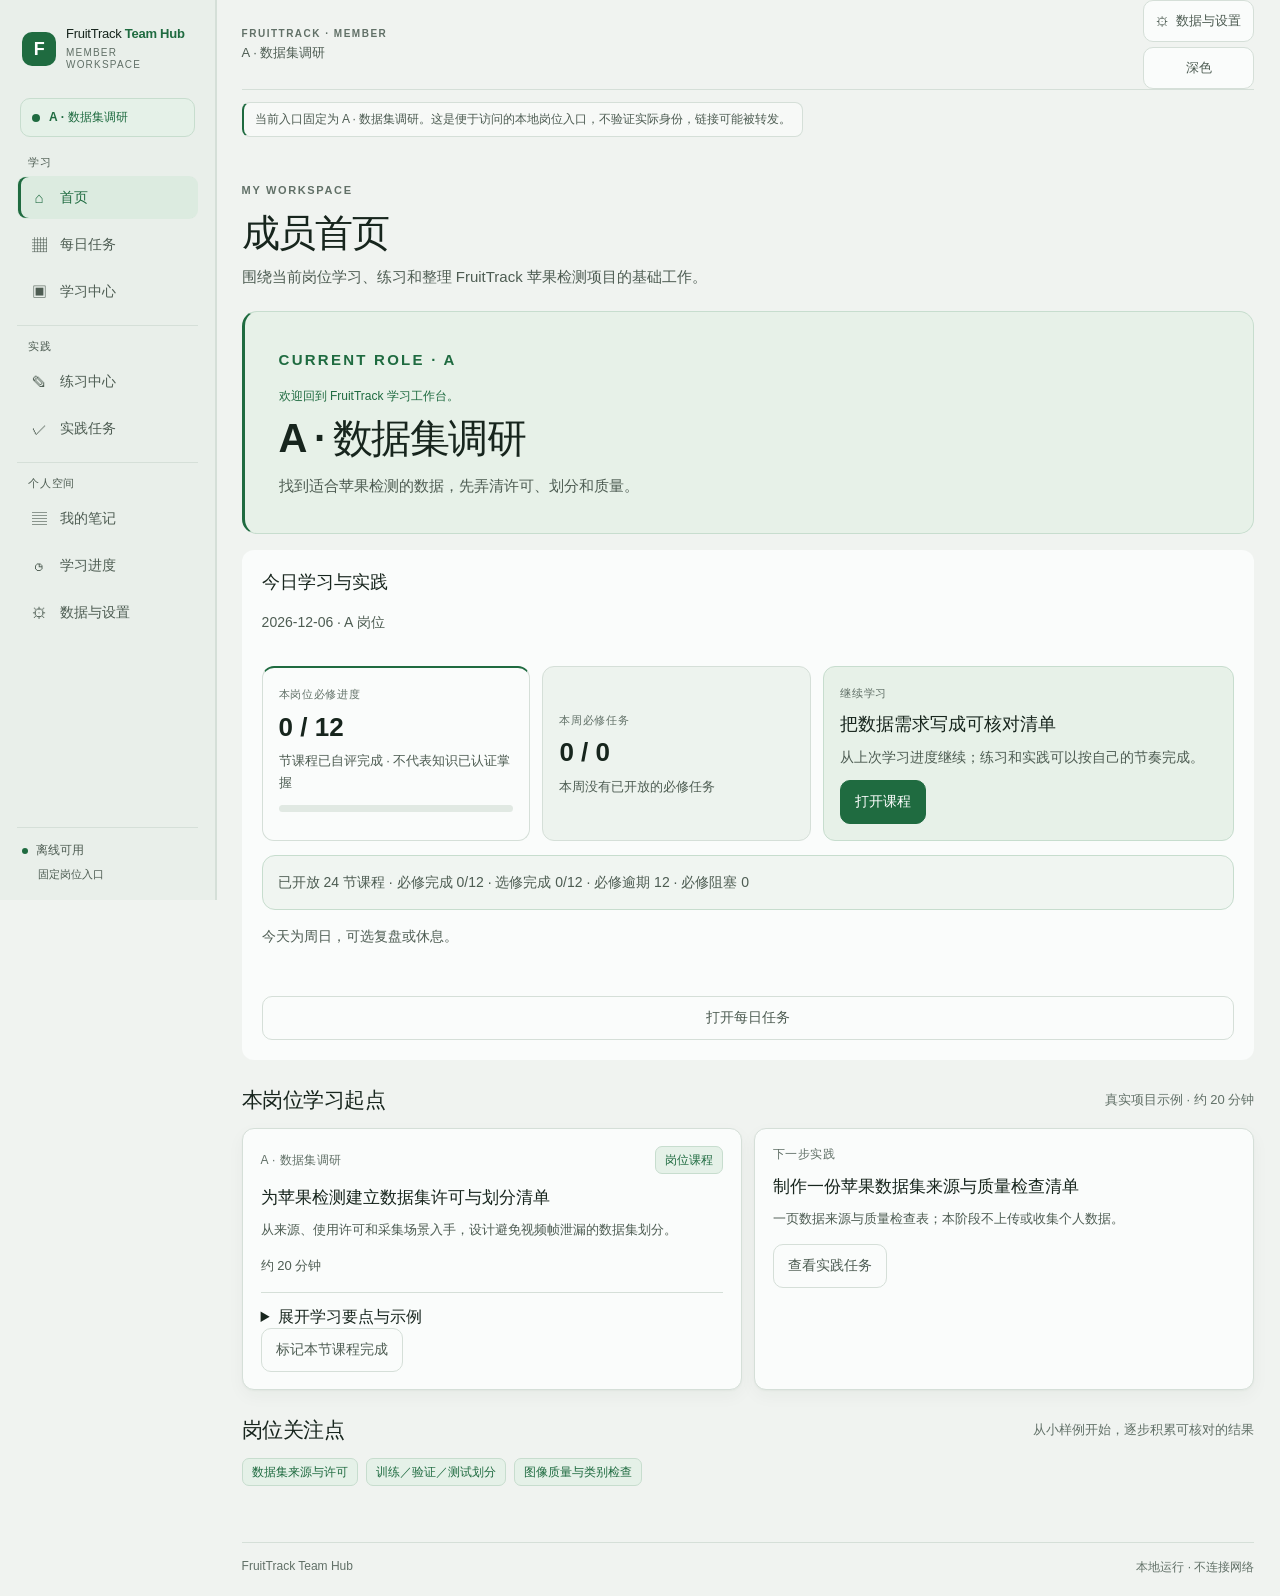
==== online/a/index.html @ b751314c "feat: publish FruitTrack Team Hub" ====
<!doctype html>
<html lang="zh-CN">
<head>
  <meta charset="utf-8">
  <meta name="viewport" content="width=device-width, initial-scale=1">
  <meta name="color-scheme" content="light dark">
  <meta name="description" content="FruitTrack Team Hub · A 岗位学习入口">
  <title>FruitTrack Team Hub · A 数据集调研</title>
  <link rel="icon" href="data:image/svg+xml,%3Csvg xmlns='http://www.w3.org/2000/svg' viewBox='0 0 32 32'%3E%3Crect width='32' height='32' rx='9' fill='%238cdbb0'/%3E%3Cpath d='M16 11C7 6 6 19 12 25c2 2 3-1 5 0 5 3 12-14 4-15-2 0-3 1-5 1m0-1q0-6 6-6q0 6-6 6' fill='%23182721'/%3E%3C/svg%3E">
  <link rel="stylesheet" href="../../member/css/member.css">
  <link rel="stylesheet" href="../fixed-entry.css">
  <script defer src="../../member/js/roles.js"></script>
  <script defer src="../../member/js/content.js"></script>
  <script defer src="../../member/js/curriculum-w2w4-a.js"></script>
  <script defer src="../../member/js/curriculum-w2w4-b.js"></script>
  <script defer src="../../member/js/curriculum-w2w4-c.js"></script>
  <script defer src="../../member/js/curriculum-w2w4-d.js"></script>
  <script defer src="../../member/js/curriculum-w2w4-e.js"></script>
  <script defer src="../../member/js/curriculum-quality.js"></script>
  <script defer src="../../member/js/curriculum.js"></script>
  <script defer src="../../member/js/tasks.js"></script>
  <script defer src="../../member/js/storage.js"></script>
  <script defer src="../../member/js/daily-ui.js"></script>
  <script defer src="../../member/js/app.js"></script>
</head>
<body data-fixed-role="A">
  <a class="skip-link" href="#main">跳到主要内容</a>
  <div class="ambient ambient-one" aria-hidden="true"></div>
  <div class="ambient ambient-two" aria-hidden="true"></div>
  <main id="main" tabindex="-1">
    <section id="role-picker" class="role-picker" aria-labelledby="picker-title" hidden>
      <div class="picker-brand"><span class="brand-mark" aria-hidden="true">F</span><span>FruitTrack <b>Team Hub</b></span></div>
      <p class="eyebrow">MEMBER WORKSPACE · FIXED ROLE ENTRY</p>
      <h1 id="picker-title">岗位入口配置</h1>
      <button id="create-member-profile" type="button" hidden></button>
      <p id="picker-message" class="inline-message" role="status" aria-live="polite"></p>
    </section>
    <section id="member-shell" class="member-shell" hidden>
      <aside class="sidebar">
        <a class="brand" href="#home" aria-label="FruitTrack 成员首页">
          <span class="brand-mark" aria-hidden="true">F</span>
          <span>FruitTrack <b>Team Hub</b><small>MEMBER WORKSPACE</small></span>
        </a>
        <div class="role-chip"><span class="role-dot"></span><span id="current-role-label"></span></div>
        <nav id="nav" class="nav" aria-label="成员工作台导航"></nav>
        <div class="sidebar-foot"><span class="offline-dot"></span>离线可用 <span class="version-label">固定岗位入口</span></div>
      </aside>
      <div class="workspace">
        <header class="topbar">
          <div><span class="topbar-kicker">FRUITTRACK · MEMBER</span><span id="topbar-role" class="topbar-role"></span></div>
          <a class="settings-link" href="#settings"><span aria-hidden="true">⚙</span> 数据与设置</a>
        </header>
        <div class="fixed-role-note" role="note">当前入口固定为 A · 数据集调研。这是便于访问的本地岗位入口，不验证实际身份，链接可能被转发。</div>
        <section id="app-error" class="app-error" role="alert" hidden></section>
        <div id="member-notice" class="member-notice" role="status" aria-live="polite"></div>
        <div id="page-content" class="page-content"></div>
        <footer class="workspace-foot">FruitTrack Team Hub <span>本地运行 · 不连接网络</span></footer>
      </div>
    </section>
  </main>
</body>
</html>
---- member/css/member.css ----
:root {
  color-scheme: dark;
  --page: #101714;
  --panel: #18221e;
  --panel-raised: #1d2a24;
  --panel-soft: #202c27;
  --line: #304139;
  --ink: #ecf4ef;
  --muted: #a1b2a8;
  --quiet: #718279;
  --mint: #9ce2bc;
  --mint-ink: #183c2b;
  --blue: #a6c9ef;
  --amber: #f0d394;
  --red: #f2aaa1;
  --radius: 18px;
  font-family: "Segoe UI", "Microsoft YaHei UI", "Microsoft YaHei", sans-serif;
  background: var(--page);
  color: var(--ink);
  font-synthesis: none;
  text-rendering: optimizeLegibility;
}
* { box-sizing: border-box; }
body { margin: 0; min-width: 320px; min-height: 100vh; background: radial-gradient(ellipse at 78% 0%, #20362b 0, transparent 36%), var(--page); color: var(--ink); }
button, input, textarea, select { font: inherit; }
button, a { -webkit-tap-highlight-color: transparent; }
a { color: inherit; text-decoration: none; }
button { color: inherit; }
[hidden] { display: none !important; }
#main { position: relative; min-height: 100vh; }
.skip-link { position: fixed; z-index: 20; left: 16px; top: 12px; padding: 10px 14px; border-radius: 10px; background: var(--mint); color: var(--mint-ink); transform: translateY(-150%); }
.skip-link:focus { transform: translateY(0); }
.ambient { position: fixed; z-index: -1; pointer-events: none; filter: blur(1px); }
.ambient-one { width: 380px; height: 380px; right: -140px; top: 30px; border-radius: 50%; background: radial-gradient(circle, #29443477 0, transparent 68%); }
.ambient-two { width: 300px; height: 300px; left: -180px; bottom: 0; border-radius: 50%; background: radial-gradient(circle, #28473455 0, transparent 70%); }
.role-picker { width: min(940px, calc(100% - 32px)); margin: 0 auto; padding: 42px 0 30px; }
.picker-brand, .brand { display: flex; align-items: center; gap: 11px; font-size: 15px; letter-spacing: -.02em; }
.picker-brand b, .brand b { color: var(--mint); font-weight: 650; }
.brand-mark { display: grid; width: 38px; height: 38px; flex: 0 0 38px; place-items: center; border-radius: 12px; background: var(--mint); color: var(--mint-ink); font-size: 21px; font-weight: 800; }
.picker-brand .brand-mark { width: 34px; height: 34px; flex-basis: 34px; font-size: 18px; }
.eyebrow, .topbar-kicker { color: var(--mint); font-size: 11px; font-weight: 750; letter-spacing: .15em; }
.role-picker > .eyebrow { margin: 65px 0 13px; }
h1, h2, h3, h4, p { margin-top: 0; }
.role-picker h1 { margin-bottom: 11px; font-size: clamp(30px, 5vw, 45px); letter-spacing: -.045em; }
.intro-copy { max-width: 620px; margin-bottom: 30px; color: var(--muted); line-height: 1.75; }
.role-options { display: grid; grid-template-columns: repeat(2, minmax(0, 1fr)); gap: 13px; }
.role-option { display: grid; grid-template-columns: 46px 1fr auto; align-items: center; gap: 15px; min-height: 92px; padding: 17px 19px; border: 1px solid var(--line); border-radius: var(--radius); background: linear-gradient(145deg, #1c2922, #151d19); cursor: pointer; text-align: left; transition: border-color .15s ease, transform .15s ease, background .15s ease; }
.role-option:hover, .role-option:focus-visible { border-color: #85cba2; background: #203029; transform: translateY(-2px); outline: none; }
.role-letter { display: grid; width: 42px; height: 42px; place-items: center; border-radius: 13px; background: #263a2e; color: var(--mint); font-size: 18px; font-weight: 750; }
.role-option-copy strong { display: block; margin-bottom: 5px; font-size: 15px; }
.role-option-copy small { color: var(--muted); font-size: 12px; line-height: 1.5; }
.role-create-title { margin: 26px 0 13px; color: var(--muted); font-size: 13px; font-weight: 650; }
.saved-member-profiles { display: grid; gap: 8px; margin: 20px 0 12px; }
.saved-member-profiles h2 { margin: 0 0 3px; color: var(--muted); font-size: 13px; }
.profile-choice { width: 100%; min-height: 42px; justify-content: flex-start; text-align: left; }
.saved-member-profiles + .button-secondary { margin: 4px 0 9px; }
.role-arrow { color: var(--quiet); font-size: 20px; }
.privacy-note { margin: 28px 0 0; color: var(--quiet); font-size: 12px; }
.inline-message { min-height: 22px; margin: 8px 0 0; color: var(--amber); font-size: 13px; }
.member-shell { min-height: 100vh; }
.sidebar { position: fixed; inset: 0 auto 0 0; z-index: 5; display: flex; width: 216px; flex-direction: column; padding: 25px 17px 15px; border-right: 1px solid #2a3831; background: #121a16eF; backdrop-filter: blur(14px); }
.brand { min-height: 48px; padding: 0 5px; font-size: 14px; }
.brand > span:last-child { line-height: 1.25; }
.brand small { display: block; margin-top: 4px; color: var(--quiet); font-size: 9px; letter-spacing: .13em; }
.role-chip { display: flex; align-items: center; gap: 9px; margin: 28px 3px 20px; padding: 11px 12px; border: 1px solid #30453a; border-radius: 12px; background: #1b2821; color: var(--mint); font-size: 12px; font-weight: 650; }
.role-dot, .offline-dot { width: 8px; height: 8px; flex: 0 0 8px; border-radius: 50%; background: var(--mint); box-shadow: 0 0 13px #9ce2bc65; }
.nav { display: grid; gap: 5px; }
.nav a { display: flex; align-items: center; gap: 11px; padding: 11px 12px; border: 1px solid transparent; border-radius: 11px; color: var(--muted); font-size: 13px; transition: background .15s ease, color .15s ease; }
.nav a:hover, .nav a:focus-visible { background: #1a2620; color: var(--ink); outline: none; }
.nav a.active { border-color: #30453a; background: #203129; color: var(--mint); }
.nav-icon { width: 20px; color: var(--quiet); font-size: 15px; text-align: center; }
.nav a.active .nav-icon { color: var(--mint); }
.sidebar-foot { display: flex; flex-wrap: wrap; align-items: center; gap: 8px; margin-top: auto; padding: 15px 5px 3px; color: var(--muted); font-size: 11px; }
.version-label { width: 100%; padding-left: 16px; color: var(--quiet); font-size: 10px; }
.offline-dot { width: 6px; height: 6px; flex-basis: 6px; }
.workspace { min-height: 100vh; margin-left: 216px; padding: 0 clamp(20px, 2vw, 32px); }
.topbar { display: flex; min-height: 83px; align-items: center; justify-content: space-between; border-bottom: 1px solid #28362f; }
.topbar > div { display: grid; gap: 5px; }
.topbar-kicker { color: var(--quiet); font-size: 9px; }
.topbar-role { color: var(--muted); font-size: 12px; }
.settings-link { display: inline-flex; align-items: center; gap: 8px; padding: 9px 12px; border: 1px solid var(--line); border-radius: 10px; color: var(--muted); font-size: 12px; }
.settings-link:hover, .settings-link:focus-visible { border-color: #6aa982; color: var(--mint); outline: none; }
.member-notice { min-height: 0; margin-top: 16px; color: var(--amber); font-size: 12px; line-height: 1.6; }
.page-content { width: min(1440px, 100%); min-height: calc(100vh - 160px); margin: 0 auto; padding: 29px 0 56px; }
.page-head { display: flex; align-items: end; justify-content: space-between; gap: 24px; margin-bottom: 27px; }
.page-head .eyebrow { margin-bottom: 11px; color: var(--quiet); font-size: 10px; }
.page-head h1 { margin-bottom: 8px; font-size: clamp(26px, 3.2vw, 36px); letter-spacing: -.04em; }
.page-head p { max-width: 700px; margin-bottom: 0; color: var(--muted); font-size: 13px; line-height: 1.7; }
.hero-card { position: relative; overflow: hidden; padding: clamp(22px, 3vw, 34px); border: 1px solid #42594b; border-radius: 22px; background: radial-gradient(ellipse at 90% 0%, #8bd2a521, transparent 45%), linear-gradient(135deg, #22352a, #17221c 70%); }
.hero-card::after { position: absolute; right: 8%; top: 22%; width: 130px; height: 130px; border: 1px solid #a8e2bf25; border-radius: 50%; box-shadow: 0 0 0 20px #a8e2bf0c, 0 0 0 42px #a8e2bf08; content: ""; }
.hero-card > * { position: relative; z-index: 1; }
.hero-card .eyebrow { margin-bottom: 13px; }
.hero-card h2 { max-width: 660px; margin-bottom: 10px; font-size: clamp(24px, 3.5vw, 38px); letter-spacing: -.04em; }
.hero-card p { max-width: 650px; margin-bottom: 0; color: #c0d1c6; font-size: 13px; line-height: 1.75; }
.section-title { display: flex; align-items: center; justify-content: space-between; gap: 16px; margin: 30px 0 14px; }
.section-title h2 { margin: 0; font-size: 18px; letter-spacing: -.02em; }
.section-title p { margin: 0; color: var(--quiet); font-size: 12px; }
.card-grid { display: grid; grid-template-columns: repeat(2, minmax(0, 1fr)); gap: 13px; }
.card, .course-card, .sample-card, .profile-card, .progress-card { border: 1px solid var(--line); border-radius: var(--radius); background: linear-gradient(155deg, #1b2721, #17201b); }
.course-card, .sample-card, .progress-card { padding: 19px; }
.card-kicker { display: flex; align-items: center; justify-content: space-between; gap: 10px; margin-bottom: 12px; color: var(--quiet); font-size: 10px; letter-spacing: .08em; text-transform: uppercase; }
.badge { display: inline-flex; align-items: center; padding: 5px 8px; border: 1px solid #35513f; border-radius: 999px; background: #23352a; color: var(--mint); font-size: 10px; letter-spacing: 0; text-transform: none; }
.badge.elective { border-color: #4a4860; background: #292638; color: #c7b9f3; }
.course-card h3, .sample-card h3, .progress-card h3 { margin-bottom: 8px; font-size: 16px; line-height: 1.5; }
.course-card > p, .sample-card > p, .progress-card > p { margin-bottom: 14px; color: var(--muted); font-size: 12px; line-height: 1.75; }
.meta-line { color: var(--quiet); font-size: 11px; }
.course-details { margin-top: 15px; padding-top: 14px; border-top: 1px solid var(--line); }
.course-details h4 { margin: 13px 0 8px; color: var(--mint); font-size: 12px; }
.course-details p, .course-details li { color: #c6d3cb; font-size: 12px; line-height: 1.75; }
.course-details ul, .step-list { display: grid; gap: 7px; margin: 0; padding-left: 19px; }
.button, .button-secondary, .scope-button, .role-switch { display: inline-flex; align-items: center; justify-content: center; gap: 7px; min-height: 38px; padding: 8px 12px; border: 1px solid #547c62; border-radius: 10px; background: var(--mint); color: var(--mint-ink); cursor: pointer; font-size: 12px; font-weight: 700; transition: filter .15s ease, border-color .15s ease, background .15s ease; }
.button:hover, .button:focus-visible { filter: brightness(1.07); outline: 2px solid #9ce2bc55; outline-offset: 2px; }
.button-secondary, .scope-button, .role-switch { border-color: var(--line); background: #202b25; color: var(--muted); font-weight: 550; }
.button-secondary:hover, .scope-button:hover, .role-switch:hover { border-color: #6a9977; color: var(--ink); }
.button-secondary:disabled, .role-switch:disabled { opacity: .62; cursor: default; }
.button-row, .scope-row { display: flex; flex-wrap: wrap; gap: 8px; }
.scope-row { margin: 0 0 17px; }
.scope-button.active, .role-switch.active { border-color: #527a5f; background: #284033; color: var(--mint); }
.info-banner { display: flex; align-items: start; gap: 11px; margin: 17px 0; padding: 14px 15px; border: 1px solid #564b32; border-radius: 13px; background: #2b261a; color: #e8d6a9; font-size: 12px; line-height: 1.65; }
.info-banner .info-icon { color: var(--amber); font-size: 15px; }
.check-panel { margin-top: 14px; padding: 13px 14px; border: 1px solid var(--line); border-radius: 12px; background: #141c18; }
.check-panel summary { color: var(--mint); cursor: pointer; font-size: 12px; font-weight: 650; }
.check-panel ul { margin: 11px 0 0; padding-left: 19px; }
.check-panel li { margin: 7px 0; color: var(--muted); font-size: 12px; line-height: 1.6; }
.task-step { display: grid; grid-template-columns: 26px 1fr; gap: 11px; align-items: start; margin: 12px 0; }
.step-number { display: grid; width: 24px; height: 24px; place-items: center; border-radius: 8px; background: #26382d; color: var(--mint); font-size: 11px; font-weight: 700; }
.task-step p { margin: 2px 0 0; color: var(--muted); font-size: 12px; line-height: 1.7; }
.deliverable { margin-top: 14px; padding: 11px 12px; border-left: 2px solid var(--mint); background: #202c25; color: #cedbd2; font-size: 11px; line-height: 1.6; }
.profile-grid { display: grid; grid-template-columns: minmax(0, 1fr) minmax(0, 1fr); gap: 14px; }
.profile-card { padding: 21px; }
.profile-card h2 { margin-bottom: 5px; font-size: 16px; }
.profile-card > p { margin-bottom: 18px; color: var(--muted); font-size: 12px; line-height: 1.6; }
.field-label { display: block; margin: 13px 0 7px; color: var(--muted); font-size: 11px; font-weight: 650; }
.text-field, .note-field { width: 100%; border: 1px solid #3c5045; border-radius: 10px; background: #121a16; color: var(--ink); outline: none; }
.text-field { min-height: 42px; padding: 10px 12px; }
.note-field { min-height: 220px; resize: vertical; padding: 13px; line-height: 1.75; }
.text-field:focus, .note-field:focus { border-color: #79b58c; box-shadow: 0 0 0 3px #90ddb31a; }
.readonly-value { display: block; padding: 11px 12px; border: 1px solid #304139; border-radius: 10px; background: #141d18; color: var(--mint); font-family: Consolas, monospace; font-size: 12px; }
.role-switches { display: flex; flex-wrap: wrap; gap: 8px; margin-top: 15px; }
.stage-note { margin-top: 11px; color: var(--amber); font-size: 11px; line-height: 1.65; }
.error-text { color: var(--red) !important; }
.backup-card { margin-top: 14px; }
.backup-card .text-field[type="file"] { padding: 8px; }
.backup-card .button-secondary { margin-top: 2px; }
.lesson-panel, .day-column { margin: 16px 0; }
.lesson-panel > h2:not(:first-child) { margin-top: 26px; }
.lesson-panel h3 { margin: 20px 0 10px; font-size: 14px; }
.lesson-panel p, .lesson-list { color: var(--muted); font-size: 13px; line-height: 1.85; }
.lesson-list { padding-left: 24px; }
.lesson-list li { margin: 8px 0; }
.lesson-material { max-width: 100%; overflow: auto; white-space: pre-wrap; overflow-wrap: anywhere; padding: 14px; border: 1px solid var(--line); border-radius: 8px; background: var(--page); color: var(--ink); font: 12px/1.8 Consolas, "Microsoft YaHei", monospace; }
.daily-toolbar { display: flex; flex-wrap: wrap; align-items: end; gap: 10px; }
.daily-toolbar .text-field { width: 170px; }
.daily-toolbar .field-label { align-self: center; margin: 0; }
.daily-calendar { display: grid; grid-template-columns: repeat(2, minmax(0, 1fr)); gap: 12px; }
.day-column { min-width: 0; margin: 0; padding: 12px; border: 1px solid var(--line); border-radius: 12px; }
.day-column > h3 { font-size: 13px; color: var(--muted); }
.daily-task-card { margin-bottom: 10px; }
.daily-task-card h3 { font-size: 15px; }
.task-status { color: var(--mint) !important; font-size: 12px; }
.lesson-panel .button-row, .lesson-panel > .button-secondary { margin-top: 16px; }
.roadmap-list { display: grid; grid-template-columns: repeat(2, minmax(0, 1fr)); gap: 12px; }
.roadmap-list .lesson-panel { margin: 0; }
@media (max-width: 900px) { .daily-calendar, .roadmap-list { grid-template-columns: 1fr; } }
.notes-toolbar { display: flex; align-items: center; justify-content: space-between; gap: 12px; margin-bottom: 12px; }
.notes-toolbar p { margin: 0; color: var(--muted); font-size: 12px; }
.progress-list { display: grid; gap: 10px; }
.progress-row { display: grid; grid-template-columns: 36px 1fr auto; align-items: center; gap: 12px; padding: 13px; border: 1px solid var(--line); border-radius: 13px; background: #18231d; }
.progress-icon { display: grid; width: 34px; height: 34px; place-items: center; border-radius: 11px; background: #26392d; color: var(--mint); }
.progress-row strong { display: block; margin-bottom: 4px; font-size: 12px; }
.progress-row small { color: var(--quiet); font-size: 10px; }
.progress-value { color: var(--muted); font-size: 11px; }
.app-error { margin: 15px 0; padding: 12px 14px; border: 1px solid #70443e; border-radius: 12px; background: #321f1c; color: var(--red); font-size: 12px; line-height: 1.6; }
.workspace-foot { display: flex; justify-content: space-between; gap: 14px; padding: 16px 0 20px; border-top: 1px solid #28362f; color: var(--quiet); font-size: 10px; }
.workspace-foot span { text-align: right; }
@media (max-width: 1000px) { .sidebar { width: 210px; } .workspace { margin-left: 210px; padding-right: 25px; padding-left: 25px; } .card-grid, .profile-grid { grid-template-columns: 1fr; } }
@media (max-width: 720px) {
  .sidebar { position: static; width: 100%; padding: 13px 15px 10px; border-right: 0; border-bottom: 1px solid #2a3831; }
  .brand { min-height: 42px; }
  .role-chip { margin: 12px 0 10px; padding: 8px 10px; }
  .nav { display: flex; overflow-x: auto; gap: 5px; padding-bottom: 2px; scrollbar-width: thin; }
  .nav a { flex: 0 0 auto; gap: 7px; padding: 9px 10px; font-size: 11px; }
  .nav-icon { width: auto; }
  .sidebar-foot { margin-top: 8px; padding: 4px 2px 0; }
  .workspace { margin-left: 0; padding-right: 16px; padding-left: 16px; }
  .topbar { min-height: 64px; }
  .page-content { min-height: calc(100vh - 145px); padding-top: 22px; }
  .page-head { display: block; }
  .page-head h1 { font-size: 28px; }
  .role-options { grid-template-columns: 1fr; }
  .role-picker { padding-top: 25px; }
  .role-picker > .eyebrow { margin-top: 47px; }
  .role-option { min-height: 82px; }
  .hero-card::after { right: -25px; top: 37%; width: 96px; height: 96px; }
}
@media (max-width: 420px) { .workspace-foot { display: grid; gap: 5px; } .workspace-foot span { text-align: left; } .settings-link { padding: 8px 9px; font-size: 11px; } .topbar-role { max-width: 190px; line-height: 1.5; } }
@media (prefers-reduced-motion: reduce) { *, *::before, *::after { scroll-behavior: auto !important; transition-duration: .01ms !important; animation-duration: .01ms !important; } }

/* Learning workspace refresh: quieter surfaces, clearer hierarchy and safer wrapping. */
:root {
  --page: #111713;
  --panel: #171f1a;
  --panel-raised: #1c2720;
  --panel-soft: #202b24;
  --line: #303d34;
  --ink: #edf2ee;
  --muted: #b1beb5;
  --quiet: #829087;
  --mint: #a6d9b5;
  --mint-ink: #14261a;
  --amber: #ead8a8;
  --red: #f0b0a8;
  --radius: 15px;
}
body { background: var(--page); }
.ambient { display: none; }
.sidebar { background: #141b16; backdrop-filter: none; }
.workspace, .page-content, .card-grid, .profile-grid, .course-reading, .course-section { min-width: 0; }
.hero-card { border-color: #3b4e40; border-radius: 18px; background: #1b2920; }
.hero-card::after { display: none; }
.hero-welcome { margin-bottom: 8px !important; color: var(--mint) !important; font-size: 12px !important; }
.card, .course-card, .sample-card, .profile-card, .progress-card { background: var(--panel); }
.course-card, .sample-card, .progress-card { padding: 20px; }
.badge { border-color: #3a5141; background: #202d24; }
.badge.elective { border-color: #494659; background: #272532; }
.button, .button-secondary, .scope-button, .role-switch { min-height: 42px; transition: border-color .12s ease, background-color .12s ease, color .12s ease; }
.button-secondary:hover, .scope-button:hover, .role-switch:hover { background: #27342b; }
.info-banner { background: #28251c; }
.home-dashboard { display: grid; gap: 16px; padding: clamp(17px, 2vw, 23px); }
.home-dashboard > h2 { margin-bottom: 0; font-size: 18px; }
.home-date-line { margin: 0; color: var(--quiet); font-size: 12px; }
.home-overview { display: grid; grid-template-columns: minmax(0, .85fr) minmax(0, .85fr) minmax(0, 1.3fr); gap: 12px; }
.home-progress-card, .home-week-card, .home-continue-card { min-width: 0; padding: 18px; border: 1px solid var(--line); border-radius: 13px; background: var(--panel-raised); }
.home-progress-card { display: flex; flex-direction: column; align-items: flex-start; gap: 8px; }
.home-week-card { display: flex; flex-direction: column; align-items: flex-start; justify-content: center; gap: 8px; }
.home-week-card .eyebrow { margin: 0; color: var(--quiet); font-size: 9px; letter-spacing: .1em; }
.home-week-card strong { font-size: 27px; line-height: 1.15; }
.home-progress-card .eyebrow { margin: 0; color: var(--quiet); font-size: 9px; letter-spacing: .1em; }
.home-progress-card strong { font-size: 27px; line-height: 1.15; }
.progress-caption { color: var(--muted); font-size: 11px; line-height: 1.55; }
.home-progress-track { width: 100%; height: 7px; overflow: hidden; margin-top: 4px; border-radius: 999px; background: #0e1510; }
.home-progress-fill { display: block; height: 100%; border-radius: inherit; background: var(--mint); transition: width .18s ease; }
.home-continue-card { display: flex; flex-direction: column; align-items: flex-start; justify-content: center; gap: 7px; }
.home-continue-card .eyebrow { margin: 0; color: var(--quiet); font-size: 9px; letter-spacing: .1em; }
.home-continue-card h3 { margin: 0; font-size: 16px; line-height: 1.5; overflow-wrap: anywhere; }
.home-continue-card p:not(.eyebrow) { margin: 0 0 4px; color: var(--muted); font-size: 12px; line-height: 1.7; }
.home-continue-card .button-secondary { border-color: #52745c; background: var(--mint); color: var(--mint-ink); font-weight: 700; }
.home-dashboard > .info-banner { margin: 0; }
.home-today-task { display: grid; grid-template-columns: auto minmax(0, 1fr) auto; align-items: center; gap: 9px 12px; padding: 14px; border: 1px solid var(--line); border-radius: 12px; background: var(--panel-raised); }
.home-today-task h3 { min-width: 0; margin: 0; font-size: 13px; line-height: 1.5; overflow-wrap: anywhere; }
.home-today-task .task-status { grid-column: 2; margin: 0; color: var(--muted) !important; }
.home-today-task .button-secondary { grid-column: 3; grid-row: 1 / span 2; }
.home-empty { margin: 0; color: var(--muted); font-size: 12px; line-height: 1.7; }
.course-outline { display: flex; flex-wrap: wrap; gap: 8px; min-width: 0; }
.week-filter { margin: 12px 0 16px; }
.week-filter .scope-button, .course-outline .button-secondary { min-height: 40px; }
.curriculum-card { display: flex; min-width: 0; flex-direction: column; gap: 10px; }
.course-card-badges { display: flex; flex-wrap: wrap; gap: 6px; }
.course-card-badges .badge { max-width: 100%; white-space: normal; }
.course-week-label { color: var(--quiet); font-size: 10px; }
.curriculum-card h3 { overflow-wrap: anywhere; }
.curriculum-card > p { flex: 1; overflow-wrap: anywhere; }
.course-complete { border-color: #3f6048; color: var(--mint); }
.course-open { color: var(--muted); }
.course-reading { display: grid; gap: 12px; padding: clamp(14px, 2vw, 22px); }
.course-reading > h2 { margin: 0 0 2px; font-size: 19px; }
.course-section { scroll-margin-top: 18px; padding: clamp(15px, 2vw, 21px); border: 1px solid var(--line); border-radius: 13px; background: var(--panel-raised); overflow-wrap: anywhere; }
.course-section > h2 { margin: 0 0 13px; font-size: 17px; line-height: 1.45; }
.course-section > h3 { margin: 18px 0 8px; color: var(--mint); font-size: 13px; line-height: 1.5; }
.course-section > p, .course-section li { color: var(--muted); font-size: 13px; line-height: 1.8; }
.course-section > p:last-child { margin-bottom: 0; }
.course-section .info-banner { margin: 0 0 13px; }
.course-reading .course-outline { position: sticky; top: 8px; z-index: 2; padding: 10px; border: 1px solid var(--line); border-radius: 12px; background: #151d18; }
.course-reading .course-outline button { min-height: 38px; }
.course-section .lesson-list { padding-left: 22px; }
.course-section .lesson-list li { padding-left: 2px; }
.course-section .deliverable { border-radius: 0 9px 9px 0; }
.course-section .check-panel { background: #151d18; }
.course-section .button-row { margin-top: 14px; }
.copy-fallback { position: fixed; left: -10000px; top: 0; width: 1px; height: 1px; opacity: 0; }
.course-section #ai-study-prompt-status { margin: 11px 0 0; }
.lesson-material { max-width: 100%; overflow-wrap: anywhere; word-break: normal; }
.lesson-panel, .day-column, .course-section, .profile-card { overflow-wrap: anywhere; }
.daily-toolbar .text-field { max-width: 100%; }
.daily-task-card, .sample-card, .progress-card { min-width: 0; }
button, input, select, textarea { max-width: 100%; }
:focus-visible { outline: 2px solid #91cfa2; outline-offset: 2px; }
@media (max-width: 900px) {
  .home-overview { grid-template-columns: repeat(2, minmax(0, 1fr)); }
  .home-continue-card { grid-column: 1 / -1; }
}
@media (max-width: 720px) {
  .sidebar { position: sticky; top: 0; width: 100%; max-width: 100%; padding: 10px 13px 8px; }
  .brand { min-height: 40px; }
  .role-chip { width: fit-content; margin: 8px 0; padding: 7px 10px; }
  .nav { max-width: 100%; gap: 5px; overflow-x: auto; overscroll-behavior-x: contain; scroll-snap-type: x proximity; -webkit-overflow-scrolling: touch; }
  .nav a { min-height: 42px; scroll-snap-align: start; }
  .workspace { width: 100%; padding-right: 14px; padding-left: 14px; }
  .topbar { min-height: 62px; flex-wrap: wrap; gap: 10px; padding: 8px 0; }
  .page-content { padding-top: 18px; }
  .hero-card { padding: 20px; }
  .home-overview { grid-template-columns: 1fr; }
  .home-continue-card { grid-column: auto; }
  .home-today-task { grid-template-columns: auto minmax(0, 1fr); }
  .home-today-task .button-secondary { grid-column: 1 / -1; grid-row: auto; justify-self: start; }
  .course-outline { gap: 6px; }
  .course-reading .course-outline { position: static; }
  .course-reading .course-outline button { flex: 1 1 30%; }
  .daily-toolbar { align-items: stretch; }
  .daily-toolbar .text-field { width: min(100%, 220px); }
  .daily-calendar, .roadmap-list { grid-template-columns: 1fr; }
  .day-column { min-width: 0; }
  .notes-toolbar { align-items: flex-start; flex-direction: column; }
  .workspace-foot { flex-wrap: wrap; }
}
@media (max-width: 420px) {
  .settings-link { min-height: 40px; white-space: nowrap; }
  .topbar-role { max-width: 145px; overflow-wrap: anywhere; }
  .card-kicker { align-items: flex-start; flex-wrap: wrap; }
  .course-card, .sample-card, .progress-card { padding: 15px; }
  .course-section { padding: 14px; }
  .course-reading .course-outline button { flex-basis: 44%; }
  .button-row > button, .scope-row > button { flex: 1 1 auto; }
  .lesson-material { padding: 11px; font-size: 11px; }
}

/* Phase 4: calm, readable learning workspace with a separate color preference. */
:root {
  color-scheme: light;
  --page: #f0f3f0;
  --surface: #f7f9f7;
  --panel: #fafcfb;
  --panel-raised: #ffffff;
  --panel-soft: #edf3ee;
  --line: #d5dfd8;
  --line-strong: #bdcdc2;
  --ink: #17251d;
  --muted: #4d5c52;
  --quiet: #617067;
  --mint: #1f6b40;
  --mint-ink: #ffffff;
  --blue: #2a689b;
  --amber: #765700;
  --red: #ad352c;
  --brand-soft: #e5f1e8;
  --brand-line: #c7ddce;
  --info-bg: #f0f5f1;
  --info-ink: #40574a;
  --field-bg: #fcfdfc;
  --track-bg: #e1e9e3;
  --hero-bg: #e7f1e8;
  --sidebar-bg: #e9efea;
  --nav-hover: #edf3ef;
  --nav-active: #dcebe0;
  --focus: #1f7142;
  --danger-soft: #fff0ed;
  --danger-line: #e8c5be;
  --shadow-soft: 0 1px 2px rgb(21 43 28 / 4%), 0 6px 18px rgb(21 43 28 / 4%);
  --radius: 14px;
  font-family: "Segoe UI", "Microsoft YaHei UI", "Microsoft YaHei", sans-serif;
}
:root[data-theme="dark"] {
  color-scheme: dark;
  --page: #11171a;
  --surface: #171e22;
  --panel: #1d2529;
  --panel-raised: #242e32;
  --panel-soft: #283337;
  --line: #3a474c;
  --line-strong: #4a5a60;
  --ink: #e9efec;
  --muted: #b5c0bb;
  --quiet: #96a29c;
  --mint: #9adbb6;
  --mint-ink: #183e2a;
  --blue: #a6c9ef;
  --amber: #f0d394;
  --red: #f2aaa1;
  --brand-soft: #20372b;
  --brand-line: #3b5b45;
  --info-bg: #242c2e;
  --info-ink: #d7e4dd;
  --field-bg: #161e22;
  --track-bg: #101619;
  --hero-bg: #1d3025;
  --sidebar-bg: #171e22;
  --nav-hover: #20292d;
  --nav-active: #23382b;
  --focus: #a4e2bc;
  --danger-soft: #342321;
  --danger-line: #704843;
  --shadow-soft: 0 1px 2px rgb(0 0 0 / 18%), 0 8px 22px rgb(0 0 0 / 12%);
}
html { color-scheme: light; background: var(--page); }
html[data-theme="dark"] { color-scheme: dark; }
body { overflow-x: hidden; background: var(--page); color: var(--ink); }
.role-picker { color: var(--ink); }
.picker-brand b, .brand b { color: var(--mint); }
.brand-mark { background: var(--mint); color: var(--mint-ink); }
.eyebrow { color: var(--mint); }
.role-option { border-color: var(--line); background: var(--panel); box-shadow: var(--shadow-soft); }
.role-option:hover, .role-option:focus-visible { border-color: var(--mint); background: var(--brand-soft); }
.role-letter { background: var(--brand-soft); color: var(--mint); }
.role-chip { border-color: var(--brand-line); background: var(--brand-soft); color: var(--mint); }
.sidebar { border-color: var(--line); background: var(--sidebar-bg); box-shadow: 1px 0 0 var(--line); backdrop-filter: none; }
.brand { gap: 10px; font-size: 13px; }
.brand-mark { width: 34px; height: 34px; flex-basis: 34px; border-radius: 10px; font-size: 18px; }
.brand small { color: var(--quiet); font-size: 9px; letter-spacing: .12em; }
.role-chip { margin: 25px 3px 15px; padding: 10px 11px; border-radius: 10px; font-size: 11px; letter-spacing: .01em; }
.nav { gap: 4px; }
.nav-group { display: grid; gap: 4px; }
.nav-group + .nav-group { margin-top: 8px; padding-top: 10px; border-top: 1px solid var(--line); }
.nav-group-title { padding: 3px 11px 2px; color: var(--quiet); font-size: 10px; font-weight: 700; letter-spacing: .1em; text-transform: uppercase; }
.nav a { position: relative; min-height: 42px; padding: 10px 11px; border-radius: 9px; font-size: 13px; font-weight: 540; }
.nav a { color: var(--muted); }
.nav a:hover, .nav a:focus-visible { background: var(--nav-hover); color: var(--ink); }
.nav a.active { border-color: transparent; background: var(--nav-active); color: var(--mint); box-shadow: inset 3px 0 0 var(--mint); font-weight: 650; }
.nav-icon { display: grid; width: 20px; height: 20px; flex: 0 0 20px; place-items: center; border-radius: 6px; color: var(--quiet); font-size: 15px; line-height: 1; }
.nav a.active .nav-icon { color: var(--mint); background: transparent; }
.role-dot, .offline-dot { color: var(--mint); background: var(--mint); box-shadow: none; }
.sidebar-foot { border-top: 1px solid var(--line); padding-top: 14px; color: var(--quiet); }
.topbar { gap: 14px; border-color: var(--line); }
.topbar-kicker, .topbar-role { color: var(--quiet); }
.topbar-actions { display: flex; align-items: center; justify-content: flex-end; gap: 8px; min-width: 0; }
.settings-link, .theme-toggle { display: inline-flex; min-height: 42px; align-items: center; justify-content: center; gap: 7px; padding: 9px 12px; border: 1px solid var(--line); border-radius: 10px; background: var(--panel); color: var(--muted); font: inherit; font-size: 13px; cursor: pointer; }
.settings-link:hover, .settings-link:focus-visible, .theme-toggle:hover, .theme-toggle:focus-visible { border-color: var(--mint); color: var(--mint); outline: 2px solid var(--focus); outline-offset: 2px; }
.page-content { padding-top: 28px; }
.page-head { margin-bottom: 20px; }
.page-head h1 { font-size: clamp(29px, 3.4vw, 38px); line-height: 1.2; letter-spacing: -.035em; }
.page-head p { color: var(--muted); font-size: 15px; line-height: 1.75; }
.hero-card { border: 1px solid var(--brand-line); border-left: 3px solid var(--mint); border-radius: 15px; background: var(--hero-bg); box-shadow: none; }
.hero-card::after { display: none; }
.hero-card .eyebrow, .hero-welcome { color: var(--mint) !important; }
.hero-card h2 { color: var(--ink); font-size: clamp(28px, 3.5vw, 40px); line-height: 1.18; }
.hero-card p { color: var(--muted); font-size: 15px; line-height: 1.8; }
.section-title { margin-top: 26px; }
.section-title h2 { font-size: 21px; }
.section-title p { color: var(--quiet); font-size: 13px; }
.card, .course-card, .sample-card, .profile-card, .progress-card { border-color: var(--line); border-radius: 12px; background: var(--panel); box-shadow: var(--shadow-soft); }
.card-grid { gap: 12px; }
.course-card, .sample-card, .progress-card { padding: 17px 18px; }
.curriculum-card { gap: 8px; border-top: 2px solid var(--line-strong); box-shadow: none; }
.curriculum-card[data-course-required="true"] { border-top-color: var(--mint); }
.curriculum-card .course-card-badges { gap: 5px; }
.curriculum-card .course-card-badges .badge { font-size: 10px; }
.curriculum-card .course-card-badges .badge:first-child { background: transparent; color: var(--quiet); }
.curriculum-card .course-card-badges .badge:nth-child(3) { background: var(--panel-soft); color: var(--muted); }
.curriculum-card .course-week-label { margin-top: 2px; }
.curriculum-card h3 { margin: 0; }
.curriculum-card > p { margin: 0 0 2px; }
.card-kicker { color: var(--quiet); font-size: 12px; letter-spacing: .035em; }
.badge { padding: 4px 8px; border-color: var(--brand-line); border-radius: 7px; background: var(--brand-soft); color: var(--mint); font-size: 11px; font-weight: 650; }
.badge.elective { border-color: var(--line); background: var(--panel-soft); color: var(--muted); }
.badge.course-complete { border-color: var(--brand-line); background: var(--brand-soft); color: var(--mint); }
.badge.course-open { border-color: var(--line); background: transparent; color: var(--quiet); }
.course-week-label { color: var(--quiet); font-size: 11px; font-weight: 650; letter-spacing: .02em; }
.curriculum-card { border-top: 2px solid var(--line-strong); box-shadow: none; }
.curriculum-card[data-course-required="true"] { border-top-color: var(--mint); }
.course-card h3, .sample-card h3, .progress-card h3 { font-size: 17px; line-height: 1.45; }
.course-card > p, .sample-card > p, .progress-card > p { color: var(--muted); font-size: 13px; line-height: 1.7; }
.meta-line { color: var(--quiet); font-size: 12px; }
.course-details h4, .course-section > h3 { color: var(--mint); }
.course-details p, .course-details li { color: var(--muted); font-size: 14px; line-height: 1.8; }
.button, .button-secondary, .scope-button, .role-switch { min-height: 44px; padding: 9px 14px; border-radius: 10px; font-size: 13px; }
.button { border-color: var(--mint); background: var(--mint); color: var(--mint-ink); }
.button:hover, .button:focus-visible { filter: brightness(1.06); outline-color: var(--focus); }
.button-secondary, .scope-button, .role-switch { border-color: var(--line); background: var(--panel); color: var(--muted); }
.button-secondary:hover, .scope-button:hover, .role-switch:hover { border-color: var(--mint); background: var(--brand-soft); color: var(--ink); }
.scope-button.active, .role-switch.active { border-color: var(--brand-line); background: var(--brand-soft); color: var(--mint); }
.info-banner { border-color: var(--brand-line); background: var(--info-bg); color: var(--info-ink); font-size: 14px; }
.info-banner .info-icon { color: var(--mint); }
.check-panel { border-color: var(--line); background: var(--panel-soft); }
.check-panel summary { color: var(--mint); font-size: 14px; }
.check-panel li { color: var(--muted); font-size: 14px; line-height: 1.75; }
.task-step p { color: var(--muted); font-size: 14px; line-height: 1.8; }
.step-number { background: var(--brand-soft); color: var(--mint); }
.deliverable { border-left-color: var(--mint); background: var(--brand-soft); color: var(--ink); font-size: 13px; line-height: 1.75; }
.field-label { color: var(--muted); font-size: 13px; }
.text-field, .note-field { border-color: var(--line); background: var(--field-bg); color: var(--ink); }
.text-field { min-height: 44px; font-size: 14px; }
.note-field { font-size: 14px; line-height: 1.8; }
.text-field:focus, .note-field:focus { border-color: var(--mint); box-shadow: 0 0 0 3px var(--brand-line); }
.readonly-value { border-color: var(--line); background: var(--panel-soft); color: var(--mint); }
.stage-note { color: var(--muted); font-size: 12px; }
.lesson-panel p, .lesson-list { color: var(--muted); font-size: 15px; line-height: 1.85; }
.lesson-list li { margin: 9px 0; }
.lesson-material { border-color: var(--line); border-radius: 10px; background: var(--panel-soft); color: var(--ink); font-size: 13px; line-height: 1.8; }
.day-column, .progress-row { border-color: var(--line); background: var(--panel); }
.day-column > h3 { color: var(--muted); }
.task-status { color: var(--mint) !important; }
.progress-row strong { font-size: 14px; }
.progress-row small, .progress-value { color: var(--muted); font-size: 12px; }
.progress-icon { background: var(--brand-soft); color: var(--mint); }
.app-error { border-color: var(--danger-line); background: var(--danger-soft); color: var(--red); font-size: 14px; }
.member-notice { color: var(--amber); font-size: 13px; }
.workspace-foot { border-color: var(--line); color: var(--quiet); font-size: 12px; }
.home-dashboard { gap: 14px; padding: 0; border: 0; background: transparent; box-shadow: none; }
.home-dashboard > h2 { font-size: 22px; }
.home-date-line { color: var(--quiet); font-size: 13px; }
.home-overview { gap: 12px; }
.home-progress-card, .home-week-card, .home-continue-card { padding: 16px; border-color: var(--line); border-radius: 12px; background: var(--panel); box-shadow: none; }
.home-progress-card { border-top: 2px solid var(--mint); }
.home-week-card { background: var(--panel-soft); }
.home-continue-card { border-color: var(--brand-line); background: var(--hero-bg); }
.home-progress-card .eyebrow, .home-week-card .eyebrow, .home-continue-card .eyebrow { color: var(--quiet); font-size: 11px; letter-spacing: .06em; }
.home-progress-card strong, .home-week-card strong { color: var(--ink); font-size: 26px; }
.progress-caption { color: var(--muted); font-size: 13px; line-height: 1.65; }
.home-progress-track { background: var(--track-bg); }
.home-progress-fill { background: var(--mint); }
.home-continue-card h3 { font-size: 18px; }
.home-continue-card p:not(.eyebrow) { color: var(--muted); font-size: 14px; line-height: 1.75; }
.home-continue-card .button-secondary { border-color: var(--mint); background: var(--mint); color: var(--mint-ink); }
.home-today-task { padding: 12px; border-color: var(--line); border-radius: 10px; background: var(--panel); box-shadow: none; }
.home-today-task h3 { font-size: 15px; line-height: 1.6; }
.home-today-task .task-status { color: var(--muted) !important; font-size: 13px; }
.home-empty { color: var(--muted); font-size: 14px; }
.course-reading { width: min(900px, 100%); margin: 0 auto; padding: 0; border: 0; border-radius: 0; background: transparent; box-shadow: none; }
.course-reading > h2 { font-size: 22px; }
.course-outline { gap: 8px; }
.week-filter { width: fit-content; max-width: 100%; padding: 5px; border: 1px solid var(--line); border-radius: 11px; background: var(--surface); }
.week-filter .scope-button { min-height: 36px; padding: 7px 11px; border-color: transparent; background: transparent; color: var(--muted); font-size: 12px; }
.week-filter .scope-button.active { border-color: var(--brand-line); background: var(--nav-active); color: var(--mint); }
.week-filter .scope-button:hover { border-color: var(--line-strong); background: var(--panel-soft); color: var(--ink); }
.course-reading .course-outline { top: 10px; padding: 9px; border-color: var(--line); border-radius: 10px; background: var(--surface); box-shadow: 0 2px 8px rgb(20 38 26 / 5%); }
.course-outline button { font-size: 13px; }
.course-section { padding: 20px 4px; border: 0; border-bottom: 1px solid var(--line); border-radius: 0; background: transparent; overflow-wrap: anywhere; }
.course-section > h2 { display: flex; align-items: flex-start; gap: 11px; margin-bottom: 13px; font-size: 21px; line-height: 1.35; }
.course-section > h2::before { width: 3px; min-height: 1.25em; flex: 0 0 3px; border-radius: 3px; background: var(--mint); content: ""; }
.course-section > h3 { margin-top: 20px; padding-left: 10px; border-left: 2px solid var(--brand-line); font-size: 16px; line-height: 1.5; }
.course-section > p, .course-section li { color: var(--muted); font-size: 15px; line-height: 1.75; }
.course-section > p { max-width: 82ch; }
.course-section .info-banner { border: 1px solid var(--brand-line); border-radius: 10px; background: var(--info-bg); }
.course-section .deliverable { border-radius: 0 10px 10px 0; }
.course-section .check-panel { margin: 10px 0; border-color: var(--line); border-radius: 9px; background: var(--panel-soft); }
.course-section .check-panel summary { padding: 11px 13px; font-weight: 650; }
.course-section .check-panel p { margin: 0; padding: 0 13px 12px; }
.course-section ol > li::marker { color: var(--mint); font-weight: 700; }
.course-section#course-summary { padding: 19px; border: 1px solid var(--brand-line); border-radius: 12px; background: var(--brand-soft); }
.course-section .check-panel p { color: var(--muted); font-size: 14px; line-height: 1.8; }
.course-section .button-row { margin-top: 18px; }
.course-section #ai-study-prompt-status { color: var(--muted); }
:focus-visible { outline: 2px solid var(--focus); outline-offset: 2px; }

@media (max-width: 1000px) {
  .sidebar { width: 210px; }
  .workspace { margin-left: 210px; padding-right: 20px; padding-left: 20px; }
  .page-content { width: min(1240px, 100%); }
}
@media (max-width: 900px) {
  .home-overview { grid-template-columns: repeat(2, minmax(0, 1fr)); }
  .home-continue-card { grid-column: 1 / -1; }
}
@media (max-width: 720px) {
  .sidebar { position: sticky; width: 100%; padding: 10px 14px 8px; border-right: 0; border-bottom: 1px solid var(--line); }
  .nav-group { display: flex; flex: 0 0 auto; align-items: center; gap: 4px; }
  .nav-group + .nav-group { margin: 0; padding: 0; border: 0; }
  .nav-group-title { display: none; }
  .workspace { margin-left: 0; padding: 0 18px; }
  .topbar { min-height: 70px; flex-wrap: wrap; padding: 10px 0; }
  .topbar-actions { flex-wrap: wrap; }
  .page-content { min-height: 0; padding: 24px 0 42px; }
  .page-head { margin-bottom: 20px; }
  .hero-card { padding: 23px; }
  .home-overview { grid-template-columns: 1fr; }
  .home-continue-card { grid-column: auto; }
  .course-reading .course-outline { position: static; }
  .course-outline { display: grid; grid-template-columns: repeat(3, minmax(0, 1fr)); }
  .course-outline button { min-width: 0; padding: 8px 9px; }
  .course-section { padding: 22px 0; }
  .course-section > h2 { font-size: 21px; }
}
@media (max-width: 420px) {
  .workspace { padding-right: 14px; padding-left: 14px; }
  .topbar { align-items: flex-start; }
  .topbar-actions { width: 100%; justify-content: flex-start; }
  .settings-link, .theme-toggle { min-height: 42px; padding: 8px 11px; font-size: 12px; }
  .page-content { padding-top: 20px; }
  .page-head h1 { font-size: 28px; }
  .hero-card { padding: 19px; }
  .hero-card h2 { font-size: 29px; }
  .section-title { align-items: flex-start; flex-direction: column; gap: 5px; }
  .home-dashboard > h2 { font-size: 20px; }
  .home-progress-card, .home-week-card, .home-continue-card { padding: 16px; }
  .home-today-task { grid-template-columns: auto minmax(0, 1fr); }
  .home-today-task .button-secondary { grid-column: 1 / -1; grid-row: auto; justify-self: start; }
  .course-reading .course-outline { grid-template-columns: repeat(2, minmax(0, 1fr)); }
  .course-section { padding: 19px 0; }
  .course-section > p, .course-section li { font-size: 14px; line-height: 1.85; }
  .course-section > h2 { font-size: 20px; }
  .button-row > button, .scope-row > button { flex: 1 1 auto; }
}
@media (max-width: 360px) {
  .workspace { padding-right: 11px; padding-left: 11px; }
  .sidebar { padding-right: 10px; padding-left: 10px; }
  .brand { gap: 8px; font-size: 13px; }
  .nav { gap: 3px; }
  .nav a { gap: 7px; padding: 9px 8px; font-size: 12px; }
  .home-today-task { padding: 12px; }
  .course-section > h2 { overflow-wrap: anywhere; }
  .lesson-material { font-size: 11px; }
}

/* Final member workspace refinement: clearer hierarchy without changing page widths. */
.brand small { font-size: 10px; }
.role-chip { font-size: 12px; }
.nav-group-title { color: var(--muted); font-size: 11px; letter-spacing: .07em; }
.nav a { min-height: 43px; font-size: 14px; }
.nav-icon { color: var(--muted); }
.sidebar-foot { color: var(--muted); font-size: 12px; }
.version-label { color: var(--muted); font-size: 11px; }
.topbar-kicker { font-size: 10px; }
.topbar-role { color: var(--muted); font-size: 13px; }
.page-head .eyebrow { font-size: 11px; }
.badge { padding: 5px 9px; font-size: 12px; line-height: 1.35; }
.meta-line, .stage-note { color: var(--muted); font-size: 13px; line-height: 1.7; }
.field-label { color: var(--ink); font-size: 14px; font-weight: 620; }
.text-field, .note-field { font-size: 15px; }
.button, .button-secondary, .scope-button, .role-switch { font-size: 14px; }
.button:focus-visible, .button-secondary:focus-visible, .scope-button:focus-visible, .role-switch:focus-visible {
  outline: 2px solid var(--focus);
  outline-offset: 2px;
}
.button:disabled, .button-secondary:disabled { cursor: not-allowed; opacity: .62; }
.profile-card { padding: 20px; background: var(--panel); }
.profile-card h2 { color: var(--ink); font-size: 18px; line-height: 1.4; }
.profile-card > p { color: var(--muted); font-size: 14px; line-height: 1.75; }
.notes-toolbar { min-height: 42px; }
.notes-toolbar p { color: var(--muted); font-size: 14px; line-height: 1.6; }
.notes-toolbar .badge { overflow-wrap: anywhere; }
.progress-row { min-height: 72px; background: var(--panel); }
.progress-row strong { font-size: 15px; }
.progress-row small, .progress-value { color: var(--muted); font-size: 13px; line-height: 1.65; }
.progress-value { color: var(--ink); font-weight: 700; }
.backup-card { background: var(--panel); }
.daily-task-card { gap: 10px; }
.daily-task-card > p:not(.task-status) { color: var(--muted); font-size: 14px; line-height: 1.75; }
.curriculum-card .course-card-badges { gap: 7px; }
.curriculum-card .course-card-badges .badge { max-width: 100%; padding: 5px 9px; font-size: 12px; line-height: 1.35; }
.curriculum-card .course-card-badges .badge:first-child { background: var(--panel-soft); color: var(--muted); }
.curriculum-card .course-card-badges .badge:nth-child(3) { background: var(--panel-soft); color: var(--muted); }
.curriculum-card .course-card-badges .badge.course-open { background: transparent; color: var(--muted); }
.curriculum-card > .button-secondary {
  min-height: 46px;
  justify-content: space-between;
  margin-top: 4px;
  border-color: var(--mint);
  background: var(--mint);
  color: var(--mint-ink);
  font-weight: 700;
}
.curriculum-card > .button-secondary::after { margin-left: 12px; content: "→"; font-size: 18px; line-height: 1; }
.curriculum-card > .button-secondary:hover { border-color: var(--mint); background: var(--mint); color: var(--mint-ink); filter: brightness(1.06); }
.curriculum-card > .button-secondary:focus-visible { outline: 2px solid var(--focus); outline-offset: 3px; }
.curriculum-card > .button-secondary:active { filter: brightness(.96); }
.task-detail-context, .task-detail-outcomes { display: grid; grid-template-columns: repeat(2, minmax(0, 1fr)); gap: 14px; margin-top: 18px; }
.task-detail-context { padding: 2px 16px; border-radius: 10px; background: var(--panel-soft); }
.task-detail-section { min-width: 0; padding: 15px 0; }
.task-detail-section h3, .task-execution-record h3 { margin: 0 0 10px; color: var(--ink); font-size: 17px; line-height: 1.45; }
.task-detail-section .lesson-list { margin: 0; padding-left: 22px; }
.task-detail-context .task-detail-section + .task-detail-section { padding-left: 16px; border-left: 1px solid var(--line-strong); }
.task-detail-steps { margin-top: 18px; padding: 16px 18px; border-left: 3px solid var(--mint); border-radius: 0 10px 10px 0; background: var(--surface); }
.task-detail-steps .lesson-list { margin: 0; padding-left: 24px; }
.task-detail-steps .lesson-list li::marker { color: var(--mint); font-weight: 700; }
.task-detail-outcomes { margin-top: 18px; padding-top: 2px; border-top: 1px solid var(--line); }
.task-detail-outcomes .task-detail-section { padding: 16px 0 8px; }
.task-detail-outcomes .task-detail-section + .task-detail-section { padding-left: 16px; border-left: 1px solid var(--line); }
.task-detail-outcomes p, .task-detail-outcomes li, .task-detail-section li { color: var(--muted); font-size: 15px; line-height: 1.8; }
.task-detail-section p { margin: 0; }
.task-detail-links { margin: 18px 0 24px; padding-bottom: 20px; border-bottom: 1px solid var(--line); }
.task-execution-record { padding: 19px; border: 1px solid var(--line-strong); border-radius: 12px; background: var(--panel-soft); }
.task-execution-record h3 { margin-bottom: 4px; }
.task-record-intro { margin: 0 0 17px; color: var(--muted); font-size: 14px; line-height: 1.7; }
.task-record-fields { display: grid; grid-template-columns: minmax(0, 1.4fr) minmax(220px, 1fr); gap: 14px; align-items: start; }
.task-record-field { display: grid; min-width: 0; gap: 7px; }
.task-record-field .note-field { min-height: 118px; }
.task-execution-record .button-row { margin-top: 14px; }
.task-execution-record [data-task-status="completed"] { border-color: var(--mint); background: var(--mint); color: var(--mint-ink); font-weight: 700; }
.task-execution-record [data-task-status="blocked"] { border-color: var(--danger-line); color: var(--red); }
.task-execution-record [role="status"] { margin: 12px 0 0; }
.task-status { font-size: 14px; font-weight: 650; line-height: 1.7; }

@media (max-width: 720px) {
  .nav a { min-height: 40px; font-size: 12px; }
  .button, .button-secondary, .scope-button, .role-switch { font-size: 13px; }
  .task-detail-context, .task-detail-outcomes, .task-record-fields { grid-template-columns: minmax(0, 1fr); }
  .task-detail-context .task-detail-section + .task-detail-section,
  .task-detail-outcomes .task-detail-section + .task-detail-section { padding-left: 0; border-left: 0; border-top: 1px solid var(--line); }
}
---- online/fixed-entry.css ----
.fixed-role-note {
  display: inline-block;
  width: fit-content;
  max-width: 100%;
  margin: 12px 0 0;
  padding: 7px 11px;
  border: 1px solid var(--line);
  border-left: 2px solid var(--mint);
  border-radius: 8px;
  background: var(--surface);
  box-shadow: none;
  color: var(--muted);
  font-size: 12px;
  line-height: 1.55;
}

.fixed-role-profile-grid {
  grid-template-columns: minmax(0, 1fr);
}
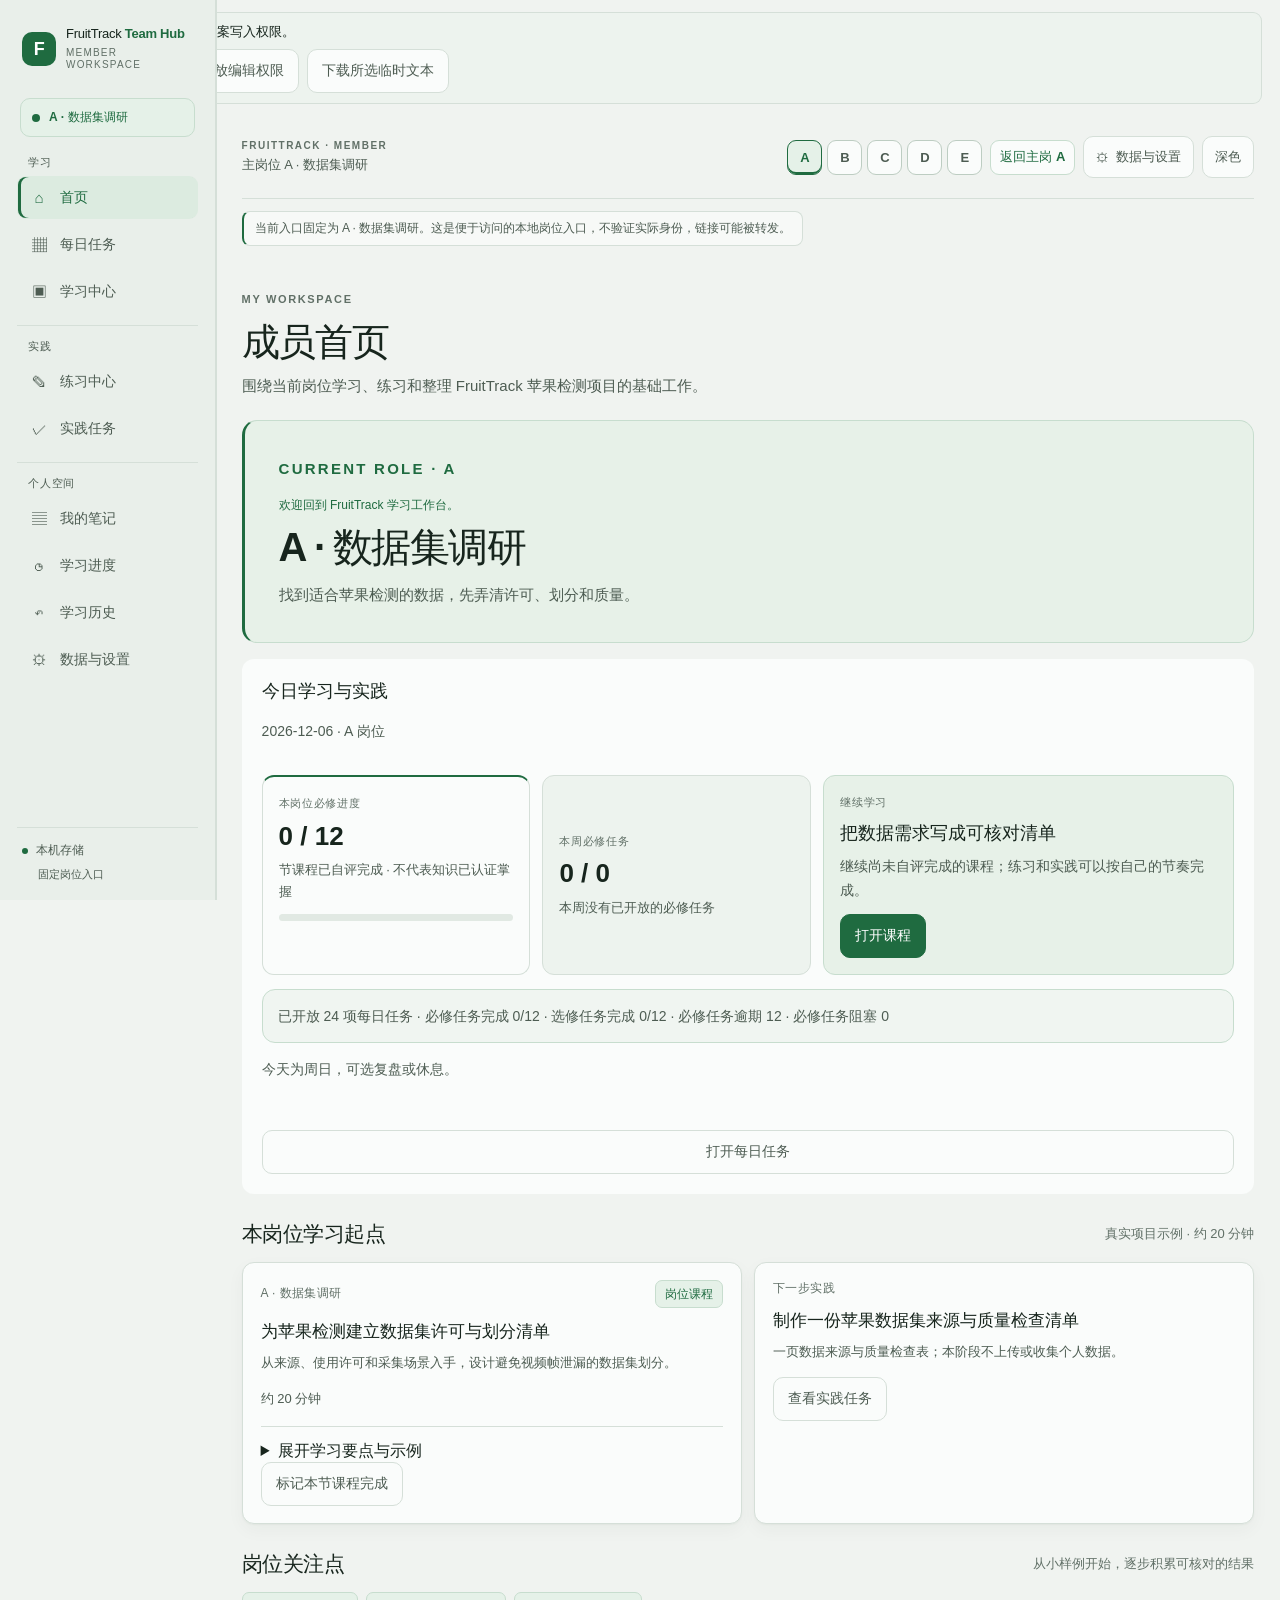
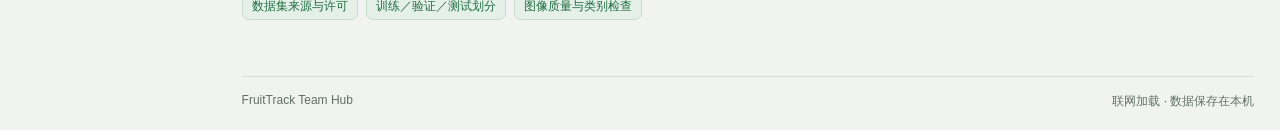
==== commit 921df481: "release: Team Hub V3.2 120 courses" ====
--- a/online/a/index.html
+++ b/online/a/index.html
@@ -43,7 +43,7 @@
         </a>
         <div class="role-chip"><span class="role-dot"></span><span id="current-role-label"></span></div>
         <nav id="nav" class="nav" aria-label="成员工作台导航"></nav>
-        <div class="sidebar-foot"><span class="offline-dot"></span>离线可用 <span class="version-label">固定岗位入口</span></div>
+        <div class="sidebar-foot"><span class="offline-dot"></span>本机存储 <span class="version-label">固定岗位入口</span></div>
       </aside>
       <div class="workspace">
         <header class="topbar">
@@ -54,7 +54,7 @@
         <section id="app-error" class="app-error" role="alert" hidden></section>
         <div id="member-notice" class="member-notice" role="status" aria-live="polite"></div>
         <div id="page-content" class="page-content"></div>
-        <footer class="workspace-foot">FruitTrack Team Hub <span>本地运行 · 不连接网络</span></footer>
+        <footer class="workspace-foot">FruitTrack Team Hub <span>联网加载 · 数据保存在本机</span></footer>
       </div>
     </section>
   </main>
--- a/member/css/member.css
+++ b/member/css/member.css
@@ -75,7 +75,7 @@
 .offline-dot { width: 6px; height: 6px; flex-basis: 6px; }
 .workspace { min-height: 100vh; margin-left: 216px; padding: 0 clamp(20px, 2vw, 32px); }
 .topbar { display: flex; min-height: 83px; align-items: center; justify-content: space-between; border-bottom: 1px solid #28362f; }
-.topbar > div { display: grid; gap: 5px; }
+.topbar > div:first-child { display: grid; gap: 5px; }
 .topbar-kicker { color: var(--quiet); font-size: 9px; }
 .topbar-role { color: var(--muted); font-size: 12px; }
 .settings-link { display: inline-flex; align-items: center; gap: 8px; padding: 9px 12px; border: 1px solid var(--line); border-radius: 10px; color: var(--muted); font-size: 12px; }
@@ -678,11 +678,81 @@
 .task-execution-record [data-task-status="blocked"] { border-color: var(--danger-line); color: var(--red); }
 .task-execution-record [role="status"] { margin: 12px 0 0; }
 .task-status { font-size: 14px; font-weight: 650; line-height: 1.7; }
+.topbar-role-switcher { display: flex; flex: 0 0 auto; align-items: center; gap: 5px; }
+.topbar-role-button, .topbar-role-return {
+  display: inline-flex;
+  min-width: 35px;
+  min-height: 35px;
+  align-items: center;
+  justify-content: center;
+  padding: 0 9px;
+  border: 1px solid var(--line-strong);
+  border-radius: 9px;
+  background: var(--panel);
+  color: var(--muted);
+  font: inherit;
+  font-size: 13px;
+  font-weight: 650;
+  cursor: pointer;
+}
+.topbar-role-button:hover, .topbar-role-return:hover { border-color: var(--mint); color: var(--mint); }
+.topbar-role-button.active { border-color: var(--mint); background: var(--brand-soft); color: var(--mint); box-shadow: inset 0 -2px 0 var(--mint); }
+.topbar-role-return { margin-left: 3px; border-color: var(--brand-line); color: var(--mint); white-space: nowrap; }
+.topbar-role-button:focus-visible, .topbar-role-return:focus-visible { outline: 2px solid var(--focus); outline-offset: 2px; }
+.draft-recovery { margin: 14px 0; padding: 12px 14px; border: 1px solid var(--line); border-left: 3px solid var(--mint); border-radius: 9px; background: var(--panel-soft); color: var(--ink); }
+.draft-recovery p { margin: 7px 0; font-size: 13px; line-height: 1.65; overflow-wrap: anywhere; }
+.draft-recovery .button-row:empty { display: none; }
+.index-recovery { display: grid; gap: 14px; overflow-wrap: anywhere; }
+.index-recovery-results { display: grid; gap: 10px; }
+.index-recovery-results button[aria-pressed="true"] { border-color: var(--mint); box-shadow: 0 0 0 2px var(--line); }
+.index-recovery-preview:empty { display: none; }
+.index-recovery input[type="file"] { display: block; margin-top: 8px; max-width: 100%; }
+.member-writer-status { margin: 12px 18px; padding: 10px 14px; color: var(--ink); background: var(--panel-soft); border: 1px solid var(--line); border-radius: 9px; font-size: 13px; }
+.member-writer-status p { margin: 0 0 8px; overflow-wrap: anywhere; }
+.member-writer-status[data-writer-state="editor"] { border-left: 3px solid var(--mint); }
+.member-writer-status .button-row { gap: 8px; flex-wrap: wrap; }
+.history-filters { display: grid; grid-template-columns: repeat(auto-fit, minmax(170px, 1fr)); gap: 12px; align-items: end; margin-bottom: 18px; }
+.history-filters label { min-width: 0; }
+.history-event { padding: 15px 0; border-bottom: 1px solid var(--line); overflow-wrap: anywhere; }
+.history-event h3 { margin: 4px 0 9px; }
+.history-event button { margin: 6px 8px 0 0; }
+.history-artifact { padding: 12px 0; border-bottom: 1px solid var(--line); }
+.history-artifact summary { cursor: pointer; line-height: 1.6; overflow-wrap: anywhere; }
+.history-text { white-space: pre-wrap; overflow-wrap: anywhere; font: inherit; line-height: 1.8; }
+
+.role-context {
+  display: flex;
+  align-items: center;
+  justify-content: space-between;
+  gap: 12px 20px;
+  margin: 0 0 20px;
+  padding: 11px 14px;
+  border: 1px solid var(--brand-line);
+  border-radius: 11px;
+  background: var(--brand-soft);
+}
+.role-context-main, .role-context-current { color: var(--muted); font-size: 14px; line-height: 1.55; }
+.role-context-main { font-weight: 650; color: var(--ink); }
+.role-context-current { flex: 1; }
+.role-explorer {
+  margin: 0 0 18px;
+  padding: 10px 13px;
+  border-left: 3px solid var(--mint);
+  border-radius: 0 9px 9px 0;
+  background: var(--panel-soft);
+  color: var(--muted);
+  font-size: 13px;
+  line-height: 1.65;
+}
 
 @media (max-width: 720px) {
+  .topbar-role-switcher { order: 2; width: 100%; flex-wrap: wrap; }
+  .topbar-role-button, .topbar-role-return { min-height: 38px; }
   .nav a { min-height: 40px; font-size: 12px; }
   .button, .button-secondary, .scope-button, .role-switch { font-size: 13px; }
   .task-detail-context, .task-detail-outcomes, .task-record-fields { grid-template-columns: minmax(0, 1fr); }
   .task-detail-context .task-detail-section + .task-detail-section,
   .task-detail-outcomes .task-detail-section + .task-detail-section { padding-left: 0; border-left: 0; border-top: 1px solid var(--line); }
-}
+  .role-context { align-items: flex-start; flex-direction: column; }
+  .role-context-current { flex: 0 0 auto; }
+}
